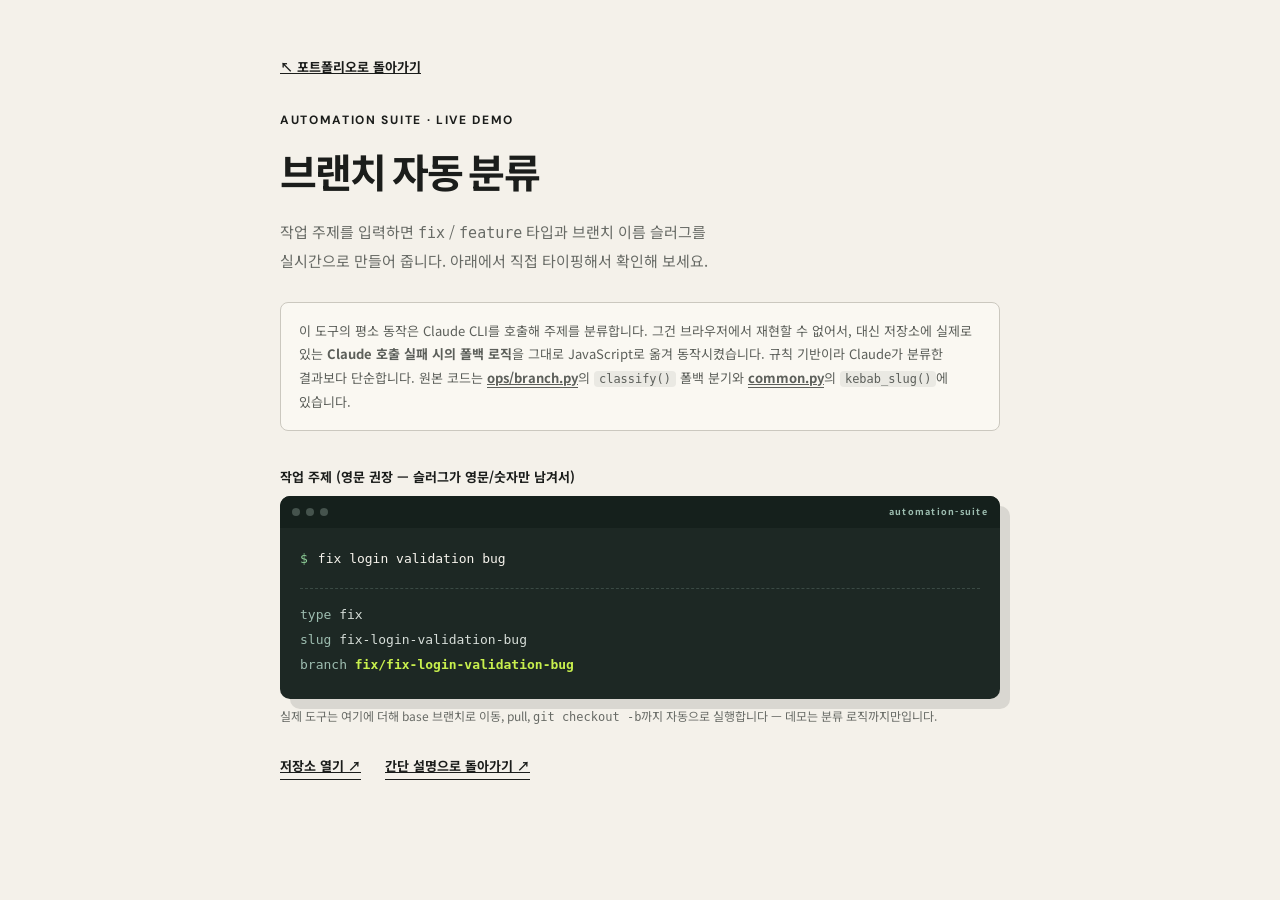
==== automation-demo.html @ ddba19dd "Give Automation Suite a real interactive demo CLI tools can't be deployed as a clickable web demo, b" ====
<!doctype html>
<html lang="ko">
  <head>
    <meta charset="UTF-8" />
    <meta name="viewport" content="width=device-width, initial-scale=1.0" />
    <meta name="description" content="Automation Suite의 브랜치 자동 분류 폴백 로직을 브라우저에서 그대로 재현한 데모" />
    <meta name="theme-color" content="#f4f1ea" />
    <link rel="icon" href="data:image/svg+xml,<svg xmlns='http://www.w3.org/2000/svg' viewBox='0 0 32 32'><rect width='32' height='32' rx='7' fill='%23213d35'/><rect x='9' y='9' width='14' height='14' rx='3' fill='%23c8f04d'/></svg>" />
    <title>Automation Suite 데모 | 유진</title>
    <link rel="preconnect" href="https://fonts.googleapis.com" />
    <link rel="preconnect" href="https://fonts.gstatic.com" crossorigin />
    <link href="https://fonts.googleapis.com/css2?family=DM+Sans:wght@400;500;600;700&family=Noto+Sans+KR:wght@400;500;600;700&display=swap" rel="stylesheet" />
    <style>
      :root {
        --paper: #f4f1ea; --ink: #1b1d1b; --muted: #686b66; --line: #cbc8bf;
        --lime: #c8f04d; --forest: #213d35;
        --sans: "DM Sans", "Noto Sans KR", sans-serif; --kr: "Noto Sans KR", sans-serif;
      }
      * { box-sizing: border-box; }
      body { margin: 0; background: var(--paper); color: var(--ink); font-family: var(--sans); word-break: keep-all; }
      a { color: inherit; }
      .shell { width: min(720px, calc(100% - 48px)); margin-inline: auto; padding-block: 56px 80px; }
      .back { font-family: var(--kr); font-size: 13px; font-weight: 700; display: inline-flex; gap: 8px; margin-bottom: 36px; }
      .eyebrow { font-size: 12px; font-weight: 700; letter-spacing: .14em; margin: 0 0 14px; }
      h1 { font-size: clamp(28px, 4.5vw, 40px); letter-spacing: -.045em; margin: 0 0 18px; }
      .lead { font-family: var(--kr); font-size: 15px; line-height: 1.8; color: var(--muted); margin: 0 0 28px; max-width: 58ch; }
      .notice { font-family: var(--kr); font-size: 13px; line-height: 1.8; color: #5c5f5a; background: #faf8f2; border: 1px solid var(--line); border-radius: 8px; padding: 16px 18px; margin-bottom: 36px; }
      .notice code { font-family: ui-monospace, SFMono-Regular, Menlo, Consolas, monospace; font-size: .92em; background: rgba(27,29,27,.07); padding: 1px 5px; border-radius: 4px; }
      .notice a { font-weight: 700; border-bottom: 1px solid currentColor; }

      label { display: block; font-family: var(--kr); font-size: 13px; font-weight: 700; margin-bottom: 10px; }
      .hint { font-family: var(--kr); font-size: 12px; color: var(--muted); margin: 8px 0 0; }

      .terminal { border-radius: 10px; overflow: hidden; background: #1d2824; box-shadow: 10px 10px 0 rgba(27,29,27,.12); }
      .terminal-bar { height: 32px; padding-inline: 12px; display: flex; align-items: center; gap: 6px; background: #15201c; }
      .terminal-bar span { width: 8px; height: 8px; border-radius: 50%; background: #45534d; }
      .terminal-bar b { margin-left: auto; font-family: var(--kr); font-size: 9px; letter-spacing: .14em; color: #9dbdb0; }
      .terminal-io { padding: 18px 20px 22px; font-family: ui-monospace, SFMono-Regular, Menlo, Consolas, monospace; font-size: 13px; line-height: 1.9; color: #d7ded9; }
      .terminal-io .row { display: flex; align-items: baseline; gap: 8px; }
      .terminal-io .prompt { color: #8fd199; flex: none; }
      .terminal-io input { flex: 1; min-width: 0; background: none; border: 0; outline: 0; color: #f7f4ed; font: inherit; }
      .terminal-io input::placeholder { color: #5c6b64; }
      .out { margin-top: 16px; padding-top: 14px; border-top: 1px dashed #3a4a44; white-space: pre-wrap; }
      .out .k { color: #9dbdb0; }
      .out .branch { color: var(--lime); font-weight: 700; }

      .links { display: flex; flex-wrap: wrap; gap: 24px; margin-top: 32px; }
      .links a { font-family: var(--kr); font-size: 13px; font-weight: 700; display: inline-flex; align-items: center; gap: 8px; border-bottom: 1px solid currentColor; padding-bottom: 4px; }

      @media (prefers-color-scheme: dark) {
        :root { --paper: #15201c; --ink: #f2f1ea; --muted: #9aa39d; --line: #33423c; }
        .notice { background: #1b2622; }
      }
    </style>
  </head>
  <body>
    <main class="shell">
      <a class="back" href="./index.html#auto">↖ 포트폴리오로 돌아가기</a>

      <p class="eyebrow">AUTOMATION SUITE · LIVE DEMO</p>
      <h1>브랜치 자동 분류</h1>
      <p class="lead">
        작업 주제를 입력하면 <code style="font-family: ui-monospace, Menlo, Consolas, monospace;">fix</code> /
        <code style="font-family: ui-monospace, Menlo, Consolas, monospace;">feature</code> 타입과
        브랜치 이름 슬러그를 실시간으로 만들어 줍니다. 아래에서 직접 타이핑해서 확인해 보세요.
      </p>

      <div class="notice">
        이 도구의 평소 동작은 Claude CLI를 호출해 주제를 분류합니다. 그건 브라우저에서 재현할 수 없어서,
        대신 저장소에 실제로 있는 <b>Claude 호출 실패 시의 폴백 로직</b>을 그대로 JavaScript로 옮겨 동작시켰습니다.
        규칙 기반이라 Claude가 분류한 결과보다 단순합니다.
        원본 코드는
        <a href="https://github.com/uzini-1412/automation-suite/blob/main/ai_agent/ops/branch.py" target="_blank" rel="noreferrer">ops/branch.py</a>의
        <code>classify()</code> 폴백 분기와
        <a href="https://github.com/uzini-1412/automation-suite/blob/main/ai_agent/common.py" target="_blank" rel="noreferrer">common.py</a>의
        <code>kebab_slug()</code>에 있습니다.
      </div>

      <label for="topic">작업 주제 (영문 권장 — 슬러그가 영문/숫자만 남겨서)</label>
      <div class="terminal">
        <div class="terminal-bar" aria-hidden="true"><span></span><span></span><span></span><b>automation-suite</b></div>
        <div class="terminal-io">
          <div class="row">
            <span class="prompt">$</span>
            <input id="topic" type="text" value="fix login validation bug" placeholder="작업 주제를 입력해 보세요" autocomplete="off" spellcheck="false" />
          </div>
          <div class="out" id="out"></div>
        </div>
      </div>
      <p class="hint">실제 도구는 여기에 더해 base 브랜치로 이동, pull, <code style="font-family: ui-monospace, Menlo, Consolas, monospace;">git checkout -b</code>까지 자동으로 실행합니다 — 데모는 분류 로직까지만입니다.</p>

      <div class="links">
        <a href="https://github.com/uzini-1412/automation-suite" target="_blank" rel="noreferrer">저장소 열기 ↗</a>
        <a href="./index.html#auto">간단 설명으로 돌아가기 ↗</a>
      </div>
    </main>

    <script>
      function kebabSlug(text, maxLen) {
        maxLen = maxLen || 48;
        var t = text.replace(/[^0-9a-zA-Z\- ]+/g, "-");
        t = t.replace(/\s+/g, "-");
        t = t.replace(/^-+|-+$/g, "");
        t = t.toLowerCase();
        t = t.replace(/-+/g, "-");
        t = t.slice(0, maxLen).replace(/^-+|-+$/g, "");
        return t || "task";
      }

      function classifyFallback(topic) {
        var slug = kebabSlug(topic);
        var keywords = ["버그", "수정", "오류", "고침", "fix"];
        var type = keywords.some(function (k) { return topic.indexOf(k) !== -1; }) ? "fix" : "feature";
        return { type: type, slug: slug };
      }

      var input = document.getElementById("topic");
      var out = document.getElementById("out");

      function render() {
        var topic = input.value.trim();
        var cls = classifyFallback(topic);
        out.innerHTML =
          '<span class="k">type</span>&nbsp;' + cls.type +
          '<br><span class="k">slug</span>&nbsp;' + cls.slug +
          '<br><span class="k">branch</span>&nbsp;<span class="branch">' + cls.type + "/" + cls.slug + "</span>";
      }

      input.addEventListener("input", render);
      render();
    </script>
  </body>
</html>
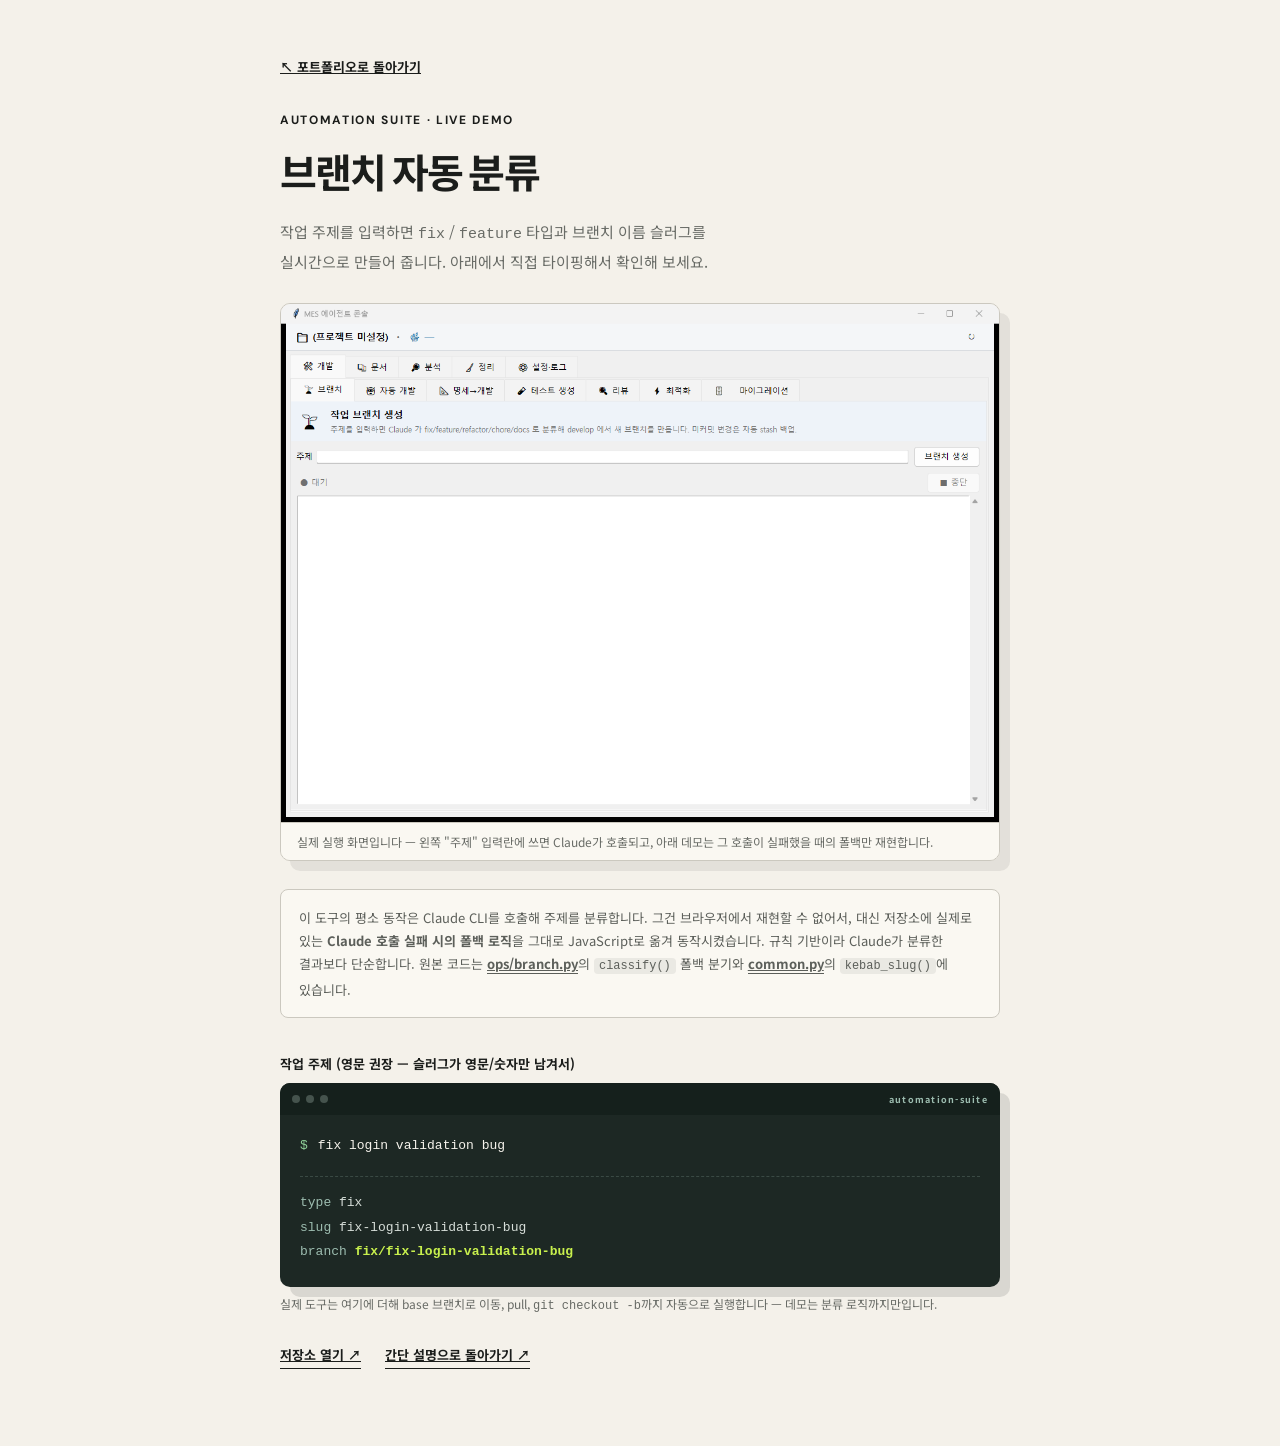
==== commit 1d24dcea: "Replace fake terminal mockup with the actual GUI screenshot Wrong assumption: I'd read the README's " ====
--- a/automation-demo.html
+++ b/automation-demo.html
@@ -24,6 +24,9 @@
       .eyebrow { font-size: 12px; font-weight: 700; letter-spacing: .14em; margin: 0 0 14px; }
       h1 { font-size: clamp(28px, 4.5vw, 40px); letter-spacing: -.045em; margin: 0 0 18px; }
       .lead { font-family: var(--kr); font-size: 15px; line-height: 1.8; color: var(--muted); margin: 0 0 28px; max-width: 58ch; }
+      .shot { margin-bottom: 28px; border-radius: 10px; overflow: hidden; border: 1px solid var(--line); box-shadow: 10px 10px 0 rgba(27,29,27,.08); }
+      .shot img { display: block; width: 100%; height: auto; }
+      .shot-caption { margin: 0; padding: 10px 16px; font-family: var(--kr); font-size: 12px; color: var(--muted); background: #faf8f2; border-top: 1px solid var(--line); }
       .notice { font-family: var(--kr); font-size: 13px; line-height: 1.8; color: #5c5f5a; background: #faf8f2; border: 1px solid var(--line); border-radius: 8px; padding: 16px 18px; margin-bottom: 36px; }
       .notice code { font-family: ui-monospace, SFMono-Regular, Menlo, Consolas, monospace; font-size: .92em; background: rgba(27,29,27,.07); padding: 1px 5px; border-radius: 4px; }
       .notice a { font-weight: 700; border-bottom: 1px solid currentColor; }
@@ -50,6 +53,7 @@
       @media (prefers-color-scheme: dark) {
         :root { --paper: #15201c; --ink: #f2f1ea; --muted: #9aa39d; --line: #33423c; }
         .notice { background: #1b2622; }
+        .shot-caption { background: #1b2622; }
       }
     </style>
   </head>
@@ -64,6 +68,11 @@
         <code style="font-family: ui-monospace, Menlo, Consolas, monospace;">feature</code> 타입과
         브랜치 이름 슬러그를 실시간으로 만들어 줍니다. 아래에서 직접 타이핑해서 확인해 보세요.
       </p>
+
+      <div class="shot">
+        <img src="./assets/automation-suite-gui.png" alt="실제 실행 화면 — 브랜치 탭이 열린 Tkinter GUI 콘솔" loading="lazy" width="1136" height="819" />
+        <p class="shot-caption">실제 실행 화면입니다 — 왼쪽 "주제" 입력란에 쓰면 Claude가 호출되고, 아래 데모는 그 호출이 실패했을 때의 폴백만 재현합니다.</p>
+      </div>
 
       <div class="notice">
         이 도구의 평소 동작은 Claude CLI를 호출해 주제를 분류합니다. 그건 브라우저에서 재현할 수 없어서,
